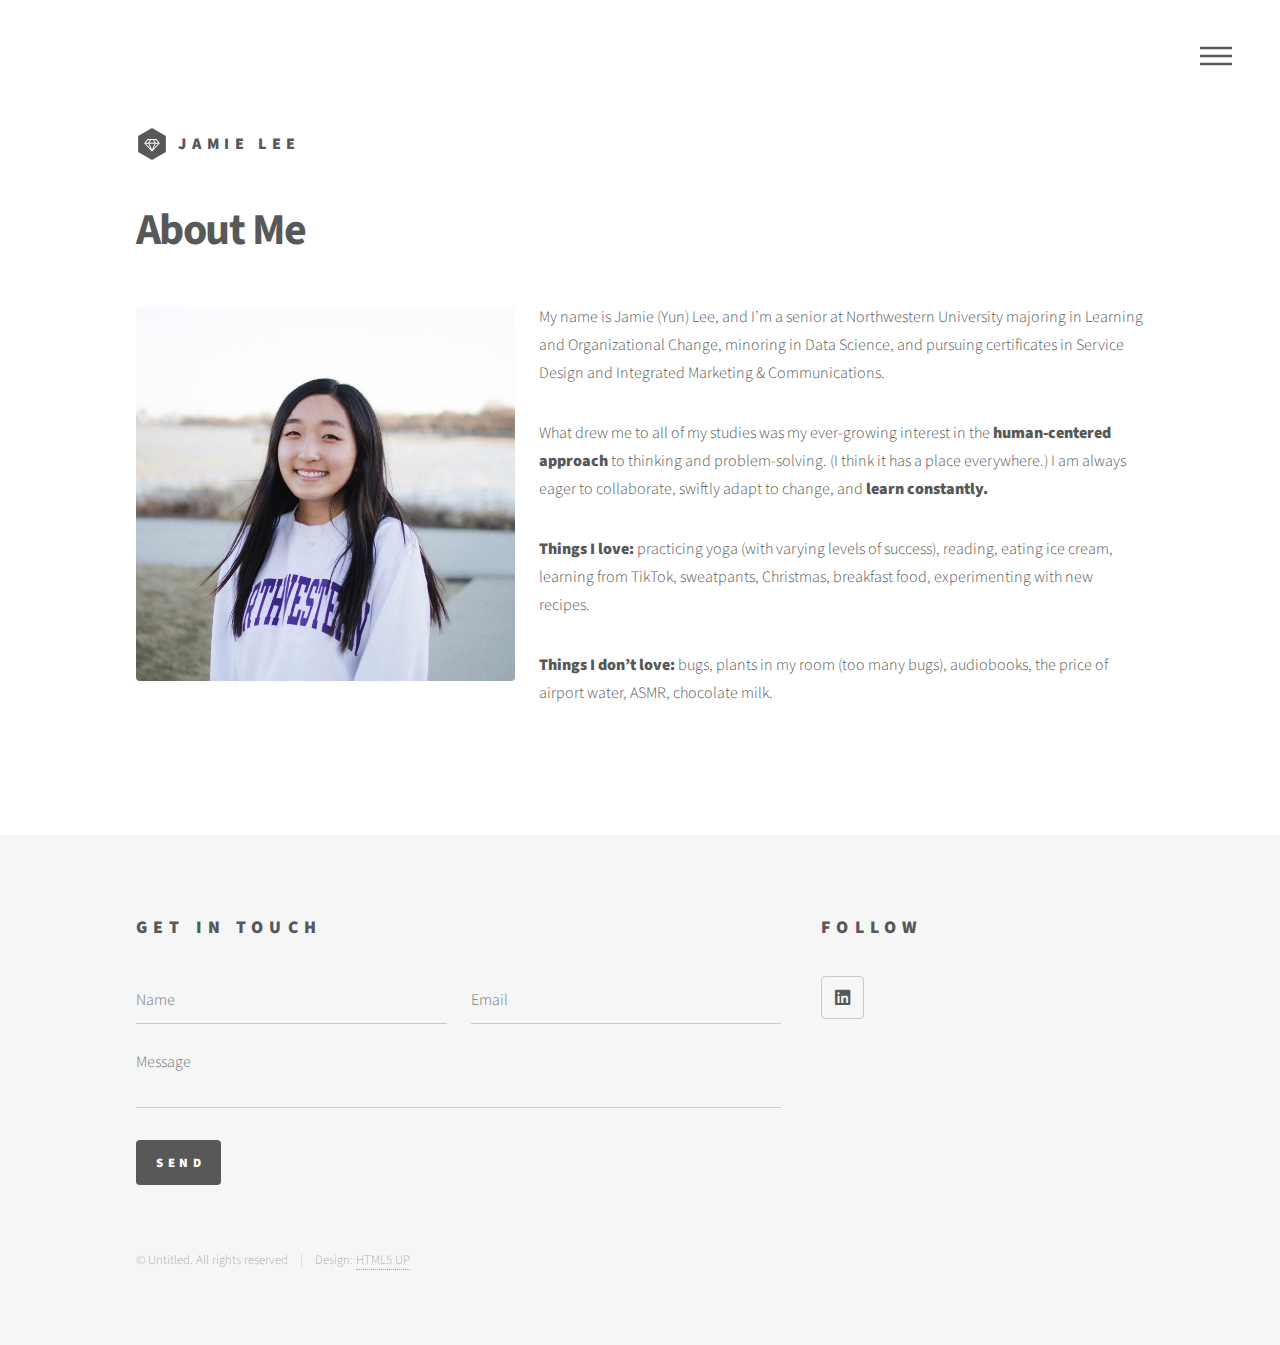
==== About_Me.html @ cfb66560 "uploaded first draft" ====
<!DOCTYPE HTML>
<!--
	Phantom by HTML5 UP
	html5up.net | @ajlkn
	Free for personal and commercial use under the CCA 3.0 license (html5up.net/license)
-->
<html>
	<head>
		<title>Generic - Phantom by HTML5 UP</title>
		<meta charset="utf-8" />
		<meta name="viewport" content="width=device-width, initial-scale=1, user-scalable=no" />
		<link rel="stylesheet" href="assets/css/main.css" />
		<noscript><link rel="stylesheet" href="assets/css/noscript.css" /></noscript>
	</head>
	<body class="is-preload">
		<!-- Wrapper -->
			<div id="wrapper">

				<!-- Header -->
					<header id="header">
						<div class="inner">

							<!-- Logo -->
								<a href="index.html" class="logo">
									<span class="symbol"><img src="images/logo.svg" alt="" /></span><span class="title">Jamie Lee</span>
								</a>

							<!-- Nav -->
								<nav>
									<ul>
										<li><a href="#menu">Menu</a></li>
									</ul>
								</nav>

						</div>
					</header>

				<!-- Menu -->
					<nav id="menu">
						<h2>Menu</h2>
						<ul>
							<li><a href="index.html">Home</a></li>
							<li><a href="generic.html">Projects</a></li>
							<li><a href="generic copy.html">About Me</a></li>
							<li><a href="generic.html">Resume</a></li>
						</ul>
					</nav>

				<!-- Main -->
					<div id="main">
						<div class="inner">
							<h1>About Me</h1>
							<span class="image left"><img src="images/IMG_3377.jpg" alt="" /></span>
							<p>My name is Jamie (Yun) Lee, and I’m a senior at Northwestern University majoring in Learning and Organizational Change, minoring in Data Science, and pursuing certificates in Service Design and Integrated Marketing & Communications. </p>
							<p>What drew me to all of my studies was my ever-growing interest in the <b>human-centered approach</b> to thinking and problem-solving. (I think it has a place everywhere.) I am always eager to collaborate, swiftly adapt to change, and <b>learn constantly.</b></p>
							<p><b>Things I love:</b> practicing yoga (with varying levels of success), reading, eating ice cream, learning from TikTok, sweatpants, Christmas, breakfast food, experimenting with new recipes. </p>
							<p><b>Things I don’t love:</b> bugs, plants in my room (too many bugs), audiobooks, the price of airport water, ASMR, chocolate milk.</p>
						</div>
					</div>

				<!-- Footer -->
					<footer id="footer">
						<div class="inner">
							<section>
								<h2>Get in touch</h2>
								<form method="post" action="#">
									<div class="fields">
										<div class="field half">
											<input type="text" name="name" id="name" placeholder="Name" />
										</div>
										<div class="field half">
											<input type="email" name="email" id="email" placeholder="Email" />
										</div>
										<div class="field">
											<textarea name="message" id="message" placeholder="Message"></textarea>
										</div>
									</div>
									<ul class="actions">
										<li><input type="submit" value="Send" class="primary" /></li>
									</ul>
								</form>
							</section>
							<section>
								<h2>Follow</h2>
								<ul class="icons">
									<li><a href="https://www.linkedin.com/in/jamie-yun-lee-a96903170/" class="icon brands style2 fa-linkedin"><span class="label">LinkedIn</span></a></li>
								</ul>
							</section>
							<ul class="copyright">
								<li>&copy; Untitled. All rights reserved</li><li>Design: <a href="http://html5up.net">HTML5 UP</a></li>
							</ul>
						</div>
					</footer>

			</div>

		<!-- Scripts -->
			<script src="assets/js/jquery.min.js"></script>
			<script src="assets/js/browser.min.js"></script>
			<script src="assets/js/breakpoints.min.js"></script>
			<script src="assets/js/util.js"></script>
			<script src="assets/js/main.js"></script>

	</body>
</html>
---- assets/css/main.css ----
@import url(fontawesome-all.min.css);
@import url("https://fonts.googleapis.com/css?family=Source+Sans+Pro:300,700,900");

/*
	Phantom by HTML5 UP
	html5up.net | @ajlkn
	Free for personal and commercial use under the CCA 3.0 license (html5up.net/license)
*/

html, body, div, span, applet, object,
iframe, h1, h2, h3, h4, h5, h6, p, blockquote,
pre, a, abbr, acronym, address, big, cite,
code, del, dfn, em, img, ins, kbd, q, s, samp,
small, strike, strong, sub, sup, tt, var, b,
u, i, center, dl, dt, dd, ol, ul, li, fieldset,
form, label, legend, table, caption, tbody,
tfoot, thead, tr, th, td, article, aside,
canvas, details, embed, figure, figcaption,
footer, header, hgroup, menu, nav, output, ruby,
section, summary, time, mark, audio, video {
	margin: 0;
	padding: 0;
	border: 0;
	font-size: 100%;
	font: inherit;
	vertical-align: baseline;}

article, aside, details, figcaption, figure,
footer, header, hgroup, menu, nav, section {
	display: block;}

body {
	line-height: 1;
}

ol, ul {
	list-style: none;
}

blockquote, q {
	quotes: none;
}

	blockquote:before, blockquote:after, q:before, q:after {
		content: '';
		content: none;
	}

table {
	border-collapse: collapse;
	border-spacing: 0;
}

body {
	-webkit-text-size-adjust: none;
}

mark {
	background-color: transparent;
	color: inherit;
}

input::-moz-focus-inner {
	border: 0;
	padding: 0;
}

input, select, textarea {
	-moz-appearance: none;
	-webkit-appearance: none;
	-ms-appearance: none;
	appearance: none;
}

/* Basic */

	@-ms-viewport {
		width: device-width;
	}

	body {
		-ms-overflow-style: scrollbar;
	}

	@media screen and (max-width: 480px) {

		html, body {
			min-width: 320px;
		}

	}

	html {
		box-sizing: border-box;
	}

	*, *:before, *:after {
		box-sizing: inherit;
	}

	body {
		background: #ffffff;
	}

		body.is-preload *, body.is-preload *:before, body.is-preload *:after {
			-moz-animation: none !important;
			-webkit-animation: none !important;
			-ms-animation: none !important;
			animation: none !important;
			-moz-transition: none !important;
			-webkit-transition: none !important;
			-ms-transition: none !important;
			transition: none !important;
		}

/* Type */

	body, input, select, textarea {
		color: #585858;
		font-family: "Source Sans Pro", Helvetica, sans-serif;
		font-size: 16pt;
		font-weight: 300;
		line-height: 1.75;
	}

		@media screen and (max-width: 1680px) {

			body, input, select, textarea {
				font-size: 14pt;
			}

		}

		@media screen and (max-width: 1280px) {

			body, input, select, textarea {
				font-size: 12pt;
			}

		}

	a {
		-moz-transition: border-bottom-color 0.2s ease, color 0.2s ease;
		-webkit-transition: border-bottom-color 0.2s ease, color 0.2s ease;
		-ms-transition: border-bottom-color 0.2s ease, color 0.2s ease;
		transition: border-bottom-color 0.2s ease, color 0.2s ease;
		text-decoration: none;
		color: #585858;
		border-bottom: dotted 1px rgba(88, 88, 88, 0.5);
	}

		a:hover {
			border-bottom-color: transparent;
			color: #f2849e !important;
		}

	strong, b {
		font-weight: 900;
	}

	em, i {
		font-style: italic;
	}

	p {
		margin: 0 0 2em 0;
	}

	h1 {
		font-size: 2.75em;
		font-weight: 700;
		line-height: 1.3;
		margin: 0 0 1em 0;
		letter-spacing: -0.035em;
	}

		h1 a {
			color: inherit;
		}

		@media screen and (max-width: 736px) {

			h1 {
				font-size: 2em;
				margin: 0 0 1em 0;
			}

		}

		@media screen and (max-width: 360px) {

			h1 {
				font-size: 1.75em;
			}

		}

	h2, h3, h4, h5, h6 {
		font-weight: 900;
		line-height: 1.5;
		margin: 0 0 2em 0;
		text-transform: uppercase;
		letter-spacing: 0.35em;
	}

		h2 a, h3 a, h4 a, h5 a, h6 a {
			color: inherit;
		}

	h2 {
		font-size: 1.1em;
	}

	h3 {
		font-size: 1em;
	}

	h4 {
		font-size: 0.8em;
	}

	h5 {
		font-size: 0.8em;
	}

	h6 {
		font-size: 0.8em;
	}

	@media screen and (max-width: 980px) {

		h1 br, h2 br, h3 br, h4 br, h5 br, h6 br {
			display: none;
		}

	}

	@media screen and (max-width: 736px) {

		h2 {
			font-size: 1em;
		}

		h3 {
			font-size: 0.8em;
		}

	}

	sub {
		font-size: 0.8em;
		position: relative;
		top: 0.5em;
	}

	sup {
		font-size: 0.8em;
		position: relative;
		top: -0.5em;
	}

	blockquote {
		border-left: solid 4px #c9c9c9;
		font-style: italic;
		margin: 0 0 2em 0;
		padding: 0.5em 0 0.5em 2em;
	}

	code {
		background: rgba(144, 144, 144, 0.075);
		border-radius: 4px;
		border: solid 1px #c9c9c9;
		font-family: "Courier New", monospace;
		font-size: 0.9em;
		margin: 0 0.25em;
		padding: 0.25em 0.65em;
	}

	pre {
		-webkit-overflow-scrolling: touch;
		font-family: "Courier New", monospace;
		font-size: 0.9em;
		margin: 0 0 2em 0;
	}

		pre code {
			display: block;
			line-height: 1.75;
			padding: 1em 1.5em;
			overflow-x: auto;
		}

	hr {
		border: 0;
		border-bottom: solid 1px #c9c9c9;
		margin: 2em 0;
	}

		hr.major {
			margin: 3em 0;
		}

	.align-left {
		text-align: left;
	}

	.align-center {
		text-align: center;
	}

	.align-right {
		text-align: right;
	}

/* Row */

	.row {
		display: flex;
		flex-wrap: wrap;
		box-sizing: border-box;
		align-items: stretch;
	}

		.row > * {
			box-sizing: border-box;
		}

		.row.gtr-uniform > * > :last-child {
			margin-bottom: 0;
		}

		.row.aln-left {
			justify-content: flex-start;
		}

		.row.aln-center {
			justify-content: center;
		}

		.row.aln-right {
			justify-content: flex-end;
		}

		.row.aln-top {
			align-items: flex-start;
		}

		.row.aln-middle {
			align-items: center;
		}

		.row.aln-bottom {
			align-items: flex-end;
		}

		.row > .imp {
			order: -1;
		}

		.row > .col-1 {
			width: 8.33333%;
		}

		.row > .off-1 {
			margin-left: 8.33333%;
		}

		.row > .col-2 {
			width: 16.66667%;
		}

		.row > .off-2 {
			margin-left: 16.66667%;
		}

		.row > .col-3 {
			width: 25%;
		}

		.row > .off-3 {
			margin-left: 25%;
		}

		.row > .col-4 {
			width: 33.33333%;
		}

		.row > .off-4 {
			margin-left: 33.33333%;
		}

		.row > .col-5 {
			width: 41.66667%;
		}

		.row > .off-5 {
			margin-left: 41.66667%;
		}

		.row > .col-6 {
			width: 50%;
		}

		.row > .off-6 {
			margin-left: 50%;
		}

		.row > .col-7 {
			width: 58.33333%;
		}

		.row > .off-7 {
			margin-left: 58.33333%;
		}

		.row > .col-8 {
			width: 66.66667%;
		}

		.row > .off-8 {
			margin-left: 66.66667%;
		}

		.row > .col-9 {
			width: 75%;
		}

		.row > .off-9 {
			margin-left: 75%;
		}

		.row > .col-10 {
			width: 83.33333%;
		}

		.row > .off-10 {
			margin-left: 83.33333%;
		}

		.row > .col-11 {
			width: 91.66667%;
		}

		.row > .off-11 {
			margin-left: 91.66667%;
		}

		.row > .col-12 {
			width: 100%;
		}

		.row > .off-12 {
			margin-left: 100%;
		}

		.row.gtr-0 {
			margin-top: 0;
			margin-left: 0em;
		}

			.row.gtr-0 > * {
				padding: 0 0 0 0em;
			}

			.row.gtr-0.gtr-uniform {
				margin-top: 0em;
			}

				.row.gtr-0.gtr-uniform > * {
					padding-top: 0em;
				}

		.row.gtr-25 {
			margin-top: 0;
			margin-left: -0.5em;
		}

			.row.gtr-25 > * {
				padding: 0 0 0 0.5em;
			}

			.row.gtr-25.gtr-uniform {
				margin-top: -0.5em;
			}

				.row.gtr-25.gtr-uniform > * {
					padding-top: 0.5em;
				}

		.row.gtr-50 {
			margin-top: 0;
			margin-left: -1em;
		}

			.row.gtr-50 > * {
				padding: 0 0 0 1em;
			}

			.row.gtr-50.gtr-uniform {
				margin-top: -1em;
			}

				.row.gtr-50.gtr-uniform > * {
					padding-top: 1em;
				}

		.row {
			margin-top: 0;
			margin-left: -2em;
		}

			.row > * {
				padding: 0 0 0 2em;
			}

			.row.gtr-uniform {
				margin-top: -2em;
			}

				.row.gtr-uniform > * {
					padding-top: 2em;
				}

		.row.gtr-150 {
			margin-top: 0;
			margin-left: -3em;
		}

			.row.gtr-150 > * {
				padding: 0 0 0 3em;
			}

			.row.gtr-150.gtr-uniform {
				margin-top: -3em;
			}

				.row.gtr-150.gtr-uniform > * {
					padding-top: 3em;
				}

		.row.gtr-200 {
			margin-top: 0;
			margin-left: -4em;
		}

			.row.gtr-200 > * {
				padding: 0 0 0 4em;
			}

			.row.gtr-200.gtr-uniform {
				margin-top: -4em;
			}

				.row.gtr-200.gtr-uniform > * {
					padding-top: 4em;
				}

		@media screen and (max-width: 1680px) {

			.row {
				display: flex;
				flex-wrap: wrap;
				box-sizing: border-box;
				align-items: stretch;
			}

				.row > * {
					box-sizing: border-box;
				}

				.row.gtr-uniform > * > :last-child {
					margin-bottom: 0;
				}

				.row.aln-left {
					justify-content: flex-start;
				}

				.row.aln-center {
					justify-content: center;
				}

				.row.aln-right {
					justify-content: flex-end;
				}

				.row.aln-top {
					align-items: flex-start;
				}

				.row.aln-middle {
					align-items: center;
				}

				.row.aln-bottom {
					align-items: flex-end;
				}

				.row > .imp-xlarge {
					order: -1;
				}

				.row > .col-1-xlarge {
					width: 8.33333%;
				}

				.row > .off-1-xlarge {
					margin-left: 8.33333%;
				}

				.row > .col-2-xlarge {
					width: 16.66667%;
				}

				.row > .off-2-xlarge {
					margin-left: 16.66667%;
				}

				.row > .col-3-xlarge {
					width: 25%;
				}

				.row > .off-3-xlarge {
					margin-left: 25%;
				}

				.row > .col-4-xlarge {
					width: 33.33333%;
				}

				.row > .off-4-xlarge {
					margin-left: 33.33333%;
				}

				.row > .col-5-xlarge {
					width: 41.66667%;
				}

				.row > .off-5-xlarge {
					margin-left: 41.66667%;
				}

				.row > .col-6-xlarge {
					width: 50%;
				}

				.row > .off-6-xlarge {
					margin-left: 50%;
				}

				.row > .col-7-xlarge {
					width: 58.33333%;
				}

				.row > .off-7-xlarge {
					margin-left: 58.33333%;
				}

				.row > .col-8-xlarge {
					width: 66.66667%;
				}

				.row > .off-8-xlarge {
					margin-left: 66.66667%;
				}

				.row > .col-9-xlarge {
					width: 75%;
				}

				.row > .off-9-xlarge {
					margin-left: 75%;
				}

				.row > .col-10-xlarge {
					width: 83.33333%;
				}

				.row > .off-10-xlarge {
					margin-left: 83.33333%;
				}

				.row > .col-11-xlarge {
					width: 91.66667%;
				}

				.row > .off-11-xlarge {
					margin-left: 91.66667%;
				}

				.row > .col-12-xlarge {
					width: 100%;
				}

				.row > .off-12-xlarge {
					margin-left: 100%;
				}

				.row.gtr-0 {
					margin-top: 0;
					margin-left: 0em;
				}

					.row.gtr-0 > * {
						padding: 0 0 0 0em;
					}

					.row.gtr-0.gtr-uniform {
						margin-top: 0em;
					}

						.row.gtr-0.gtr-uniform > * {
							padding-top: 0em;
						}

				.row.gtr-25 {
					margin-top: 0;
					margin-left: -0.5em;
				}

					.row.gtr-25 > * {
						padding: 0 0 0 0.5em;
					}

					.row.gtr-25.gtr-uniform {
						margin-top: -0.5em;
					}

						.row.gtr-25.gtr-uniform > * {
							padding-top: 0.5em;
						}

				.row.gtr-50 {
					margin-top: 0;
					margin-left: -1em;
				}

					.row.gtr-50 > * {
						padding: 0 0 0 1em;
					}

					.row.gtr-50.gtr-uniform {
						margin-top: -1em;
					}

						.row.gtr-50.gtr-uniform > * {
							padding-top: 1em;
						}

				.row {
					margin-top: 0;
					margin-left: -2em;
				}

					.row > * {
						padding: 0 0 0 2em;
					}

					.row.gtr-uniform {
						margin-top: -2em;
					}

						.row.gtr-uniform > * {
							padding-top: 2em;
						}

				.row.gtr-150 {
					margin-top: 0;
					margin-left: -3em;
				}

					.row.gtr-150 > * {
						padding: 0 0 0 3em;
					}

					.row.gtr-150.gtr-uniform {
						margin-top: -3em;
					}

						.row.gtr-150.gtr-uniform > * {
							padding-top: 3em;
						}

				.row.gtr-200 {
					margin-top: 0;
					margin-left: -4em;
				}

					.row.gtr-200 > * {
						padding: 0 0 0 4em;
					}

					.row.gtr-200.gtr-uniform {
						margin-top: -4em;
					}

						.row.gtr-200.gtr-uniform > * {
							padding-top: 4em;
						}

		}

		@media screen and (max-width: 1280px) {

			.row {
				display: flex;
				flex-wrap: wrap;
				box-sizing: border-box;
				align-items: stretch;
			}

				.row > * {
					box-sizing: border-box;
				}

				.row.gtr-uniform > * > :last-child {
					margin-bottom: 0;
				}

				.row.aln-left {
					justify-content: flex-start;
				}

				.row.aln-center {
					justify-content: center;
				}

				.row.aln-right {
					justify-content: flex-end;
				}

				.row.aln-top {
					align-items: flex-start;
				}

				.row.aln-middle {
					align-items: center;
				}

				.row.aln-bottom {
					align-items: flex-end;
				}

				.row > .imp-large {
					order: -1;
				}

				.row > .col-1-large {
					width: 8.33333%;
				}

				.row > .off-1-large {
					margin-left: 8.33333%;
				}

				.row > .col-2-large {
					width: 16.66667%;
				}

				.row > .off-2-large {
					margin-left: 16.66667%;
				}

				.row > .col-3-large {
					width: 25%;
				}

				.row > .off-3-large {
					margin-left: 25%;
				}

				.row > .col-4-large {
					width: 33.33333%;
				}

				.row > .off-4-large {
					margin-left: 33.33333%;
				}

				.row > .col-5-large {
					width: 41.66667%;
				}

				.row > .off-5-large {
					margin-left: 41.66667%;
				}

				.row > .col-6-large {
					width: 50%;
				}

				.row > .off-6-large {
					margin-left: 50%;
				}

				.row > .col-7-large {
					width: 58.33333%;
				}

				.row > .off-7-large {
					margin-left: 58.33333%;
				}

				.row > .col-8-large {
					width: 66.66667%;
				}

				.row > .off-8-large {
					margin-left: 66.66667%;
				}

				.row > .col-9-large {
					width: 75%;
				}

				.row > .off-9-large {
					margin-left: 75%;
				}

				.row > .col-10-large {
					width: 83.33333%;
				}

				.row > .off-10-large {
					margin-left: 83.33333%;
				}

				.row > .col-11-large {
					width: 91.66667%;
				}

				.row > .off-11-large {
					margin-left: 91.66667%;
				}

				.row > .col-12-large {
					width: 100%;
				}

				.row > .off-12-large {
					margin-left: 100%;
				}

				.row.gtr-0 {
					margin-top: 0;
					margin-left: 0em;
				}

					.row.gtr-0 > * {
						padding: 0 0 0 0em;
					}

					.row.gtr-0.gtr-uniform {
						margin-top: 0em;
					}

						.row.gtr-0.gtr-uniform > * {
							padding-top: 0em;
						}

				.row.gtr-25 {
					margin-top: 0;
					margin-left: -0.5em;
				}

					.row.gtr-25 > * {
						padding: 0 0 0 0.5em;
					}

					.row.gtr-25.gtr-uniform {
						margin-top: -0.5em;
					}

						.row.gtr-25.gtr-uniform > * {
							padding-top: 0.5em;
						}

				.row.gtr-50 {
					margin-top: 0;
					margin-left: -1em;
				}

					.row.gtr-50 > * {
						padding: 0 0 0 1em;
					}

					.row.gtr-50.gtr-uniform {
						margin-top: -1em;
					}

						.row.gtr-50.gtr-uniform > * {
							padding-top: 1em;
						}

				.row {
					margin-top: 0;
					margin-left: -2em;
				}

					.row > * {
						padding: 0 0 0 2em;
					}

					.row.gtr-uniform {
						margin-top: -2em;
					}

						.row.gtr-uniform > * {
							padding-top: 2em;
						}

				.row.gtr-150 {
					margin-top: 0;
					margin-left: -3em;
				}

					.row.gtr-150 > * {
						padding: 0 0 0 3em;
					}

					.row.gtr-150.gtr-uniform {
						margin-top: -3em;
					}

						.row.gtr-150.gtr-uniform > * {
							padding-top: 3em;
						}

				.row.gtr-200 {
					margin-top: 0;
					margin-left: -4em;
				}

					.row.gtr-200 > * {
						padding: 0 0 0 4em;
					}

					.row.gtr-200.gtr-uniform {
						margin-top: -4em;
					}

						.row.gtr-200.gtr-uniform > * {
							padding-top: 4em;
						}

		}

		@media screen and (max-width: 980px) {

			.row {
				display: flex;
				flex-wrap: wrap;
				box-sizing: border-box;
				align-items: stretch;
			}

				.row > * {
					box-sizing: border-box;
				}

				.row.gtr-uniform > * > :last-child {
					margin-bottom: 0;
				}

				.row.aln-left {
					justify-content: flex-start;
				}

				.row.aln-center {
					justify-content: center;
				}

				.row.aln-right {
					justify-content: flex-end;
				}

				.row.aln-top {
					align-items: flex-start;
				}

				.row.aln-middle {
					align-items: center;
				}

				.row.aln-bottom {
					align-items: flex-end;
				}

				.row > .imp-medium {
					order: -1;
				}

				.row > .col-1-medium {
					width: 8.33333%;
				}

				.row > .off-1-medium {
					margin-left: 8.33333%;
				}

				.row > .col-2-medium {
					width: 16.66667%;
				}

				.row > .off-2-medium {
					margin-left: 16.66667%;
				}

				.row > .col-3-medium {
					width: 25%;
				}

				.row > .off-3-medium {
					margin-left: 25%;
				}

				.row > .col-4-medium {
					width: 33.33333%;
				}

				.row > .off-4-medium {
					margin-left: 33.33333%;
				}

				.row > .col-5-medium {
					width: 41.66667%;
				}

				.row > .off-5-medium {
					margin-left: 41.66667%;
				}

				.row > .col-6-medium {
					width: 50%;
				}

				.row > .off-6-medium {
					margin-left: 50%;
				}

				.row > .col-7-medium {
					width: 58.33333%;
				}

				.row > .off-7-medium {
					margin-left: 58.33333%;
				}

				.row > .col-8-medium {
					width: 66.66667%;
				}

				.row > .off-8-medium {
					margin-left: 66.66667%;
				}

				.row > .col-9-medium {
					width: 75%;
				}

				.row > .off-9-medium {
					margin-left: 75%;
				}

				.row > .col-10-medium {
					width: 83.33333%;
				}

				.row > .off-10-medium {
					margin-left: 83.33333%;
				}

				.row > .col-11-medium {
					width: 91.66667%;
				}

				.row > .off-11-medium {
					margin-left: 91.66667%;
				}

				.row > .col-12-medium {
					width: 100%;
				}

				.row > .off-12-medium {
					margin-left: 100%;
				}

				.row.gtr-0 {
					margin-top: 0;
					margin-left: 0em;
				}

					.row.gtr-0 > * {
						padding: 0 0 0 0em;
					}

					.row.gtr-0.gtr-uniform {
						margin-top: 0em;
					}

						.row.gtr-0.gtr-uniform > * {
							padding-top: 0em;
						}

				.row.gtr-25 {
					margin-top: 0;
					margin-left: -0.375em;
				}

					.row.gtr-25 > * {
						padding: 0 0 0 0.375em;
					}

					.row.gtr-25.gtr-uniform {
						margin-top: -0.375em;
					}

						.row.gtr-25.gtr-uniform > * {
							padding-top: 0.375em;
						}

				.row.gtr-50 {
					margin-top: 0;
					margin-left: -0.75em;
				}

					.row.gtr-50 > * {
						padding: 0 0 0 0.75em;
					}

					.row.gtr-50.gtr-uniform {
						margin-top: -0.75em;
					}

						.row.gtr-50.gtr-uniform > * {
							padding-top: 0.75em;
						}

				.row {
					margin-top: 0;
					margin-left: -1.5em;
				}

					.row > * {
						padding: 0 0 0 1.5em;
					}

					.row.gtr-uniform {
						margin-top: -1.5em;
					}

						.row.gtr-uniform > * {
							padding-top: 1.5em;
						}

				.row.gtr-150 {
					margin-top: 0;
					margin-left: -2.25em;
				}

					.row.gtr-150 > * {
						padding: 0 0 0 2.25em;
					}

					.row.gtr-150.gtr-uniform {
						margin-top: -2.25em;
					}

						.row.gtr-150.gtr-uniform > * {
							padding-top: 2.25em;
						}

				.row.gtr-200 {
					margin-top: 0;
					margin-left: -3em;
				}

					.row.gtr-200 > * {
						padding: 0 0 0 3em;
					}

					.row.gtr-200.gtr-uniform {
						margin-top: -3em;
					}

						.row.gtr-200.gtr-uniform > * {
							padding-top: 3em;
						}

		}

		@media screen and (max-width: 736px) {

			.row {
				display: flex;
				flex-wrap: wrap;
				box-sizing: border-box;
				align-items: stretch;
			}

				.row > * {
					box-sizing: border-box;
				}

				.row.gtr-uniform > * > :last-child {
					margin-bottom: 0;
				}

				.row.aln-left {
					justify-content: flex-start;
				}

				.row.aln-center {
					justify-content: center;
				}

				.row.aln-right {
					justify-content: flex-end;
				}

				.row.aln-top {
					align-items: flex-start;
				}

				.row.aln-middle {
					align-items: center;
				}

				.row.aln-bottom {
					align-items: flex-end;
				}

				.row > .imp-small {
					order: -1;
				}

				.row > .col-1-small {
					width: 8.33333%;
				}

				.row > .off-1-small {
					margin-left: 8.33333%;
				}

				.row > .col-2-small {
					width: 16.66667%;
				}

				.row > .off-2-small {
					margin-left: 16.66667%;
				}

				.row > .col-3-small {
					width: 25%;
				}

				.row > .off-3-small {
					margin-left: 25%;
				}

				.row > .col-4-small {
					width: 33.33333%;
				}

				.row > .off-4-small {
					margin-left: 33.33333%;
				}

				.row > .col-5-small {
					width: 41.66667%;
				}

				.row > .off-5-small {
					margin-left: 41.66667%;
				}

				.row > .col-6-small {
					width: 50%;
				}

				.row > .off-6-small {
					margin-left: 50%;
				}

				.row > .col-7-small {
					width: 58.33333%;
				}

				.row > .off-7-small {
					margin-left: 58.33333%;
				}

				.row > .col-8-small {
					width: 66.66667%;
				}

				.row > .off-8-small {
					margin-left: 66.66667%;
				}

				.row > .col-9-small {
					width: 75%;
				}

				.row > .off-9-small {
					margin-left: 75%;
				}

				.row > .col-10-small {
					width: 83.33333%;
				}

				.row > .off-10-small {
					margin-left: 83.33333%;
				}

				.row > .col-11-small {
					width: 91.66667%;
				}

				.row > .off-11-small {
					margin-left: 91.66667%;
				}

				.row > .col-12-small {
					width: 100%;
				}

				.row > .off-12-small {
					margin-left: 100%;
				}

				.row.gtr-0 {
					margin-top: 0;
					margin-left: 0em;
				}

					.row.gtr-0 > * {
						padding: 0 0 0 0em;
					}

					.row.gtr-0.gtr-uniform {
						margin-top: 0em;
					}

						.row.gtr-0.gtr-uniform > * {
							padding-top: 0em;
						}

				.row.gtr-25 {
					margin-top: 0;
					margin-left: -0.25em;
				}

					.row.gtr-25 > * {
						padding: 0 0 0 0.25em;
					}

					.row.gtr-25.gtr-uniform {
						margin-top: -0.25em;
					}

						.row.gtr-25.gtr-uniform > * {
							padding-top: 0.25em;
						}

				.row.gtr-50 {
					margin-top: 0;
					margin-left: -0.5em;
				}

					.row.gtr-50 > * {
						padding: 0 0 0 0.5em;
					}

					.row.gtr-50.gtr-uniform {
						margin-top: -0.5em;
					}

						.row.gtr-50.gtr-uniform > * {
							padding-top: 0.5em;
						}

				.row {
					margin-top: 0;
					margin-left: -1em;
				}

					.row > * {
						padding: 0 0 0 1em;
					}

					.row.gtr-uniform {
						margin-top: -1em;
					}

						.row.gtr-uniform > * {
							padding-top: 1em;
						}

				.row.gtr-150 {
					margin-top: 0;
					margin-left: -1.5em;
				}

					.row.gtr-150 > * {
						padding: 0 0 0 1.5em;
					}

					.row.gtr-150.gtr-uniform {
						margin-top: -1.5em;
					}

						.row.gtr-150.gtr-uniform > * {
							padding-top: 1.5em;
						}

				.row.gtr-200 {
					margin-top: 0;
					margin-left: -2em;
				}

					.row.gtr-200 > * {
						padding: 0 0 0 2em;
					}

					.row.gtr-200.gtr-uniform {
						margin-top: -2em;
					}

						.row.gtr-200.gtr-uniform > * {
							padding-top: 2em;
						}

		}

		@media screen and (max-width: 480px) {

			.row {
				display: flex;
				flex-wrap: wrap;
				box-sizing: border-box;
				align-items: stretch;
			}

				.row > * {
					box-sizing: border-box;
				}

				.row.gtr-uniform > * > :last-child {
					margin-bottom: 0;
				}

				.row.aln-left {
					justify-content: flex-start;
				}

				.row.aln-center {
					justify-content: center;
				}

				.row.aln-right {
					justify-content: flex-end;
				}

				.row.aln-top {
					align-items: flex-start;
				}

				.row.aln-middle {
					align-items: center;
				}

				.row.aln-bottom {
					align-items: flex-end;
				}

				.row > .imp-xsmall {
					order: -1;
				}

				.row > .col-1-xsmall {
					width: 8.33333%;
				}

				.row > .off-1-xsmall {
					margin-left: 8.33333%;
				}

				.row > .col-2-xsmall {
					width: 16.66667%;
				}

				.row > .off-2-xsmall {
					margin-left: 16.66667%;
				}

				.row > .col-3-xsmall {
					width: 25%;
				}

				.row > .off-3-xsmall {
					margin-left: 25%;
				}

				.row > .col-4-xsmall {
					width: 33.33333%;
				}

				.row > .off-4-xsmall {
					margin-left: 33.33333%;
				}

				.row > .col-5-xsmall {
					width: 41.66667%;
				}

				.row > .off-5-xsmall {
					margin-left: 41.66667%;
				}

				.row > .col-6-xsmall {
					width: 50%;
				}

				.row > .off-6-xsmall {
					margin-left: 50%;
				}

				.row > .col-7-xsmall {
					width: 58.33333%;
				}

				.row > .off-7-xsmall {
					margin-left: 58.33333%;
				}

				.row > .col-8-xsmall {
					width: 66.66667%;
				}

				.row > .off-8-xsmall {
					margin-left: 66.66667%;
				}

				.row > .col-9-xsmall {
					width: 75%;
				}

				.row > .off-9-xsmall {
					margin-left: 75%;
				}

				.row > .col-10-xsmall {
					width: 83.33333%;
				}

				.row > .off-10-xsmall {
					margin-left: 83.33333%;
				}

				.row > .col-11-xsmall {
					width: 91.66667%;
				}

				.row > .off-11-xsmall {
					margin-left: 91.66667%;
				}

				.row > .col-12-xsmall {
					width: 100%;
				}

				.row > .off-12-xsmall {
					margin-left: 100%;
				}

				.row.gtr-0 {
					margin-top: 0;
					margin-left: 0em;
				}

					.row.gtr-0 > * {
						padding: 0 0 0 0em;
					}

					.row.gtr-0.gtr-uniform {
						margin-top: 0em;
					}

						.row.gtr-0.gtr-uniform > * {
							padding-top: 0em;
						}

				.row.gtr-25 {
					margin-top: 0;
					margin-left: -0.25em;
				}

					.row.gtr-25 > * {
						padding: 0 0 0 0.25em;
					}

					.row.gtr-25.gtr-uniform {
						margin-top: -0.25em;
					}

						.row.gtr-25.gtr-uniform > * {
							padding-top: 0.25em;
						}

				.row.gtr-50 {
					margin-top: 0;
					margin-left: -0.5em;
				}

					.row.gtr-50 > * {
						padding: 0 0 0 0.5em;
					}

					.row.gtr-50.gtr-uniform {
						margin-top: -0.5em;
					}

						.row.gtr-50.gtr-uniform > * {
							padding-top: 0.5em;
						}

				.row {
					margin-top: 0;
					margin-left: -1em;
				}

					.row > * {
						padding: 0 0 0 1em;
					}

					.row.gtr-uniform {
						margin-top: -1em;
					}

						.row.gtr-uniform > * {
							padding-top: 1em;
						}

				.row.gtr-150 {
					margin-top: 0;
					margin-left: -1.5em;
				}

					.row.gtr-150 > * {
						padding: 0 0 0 1.5em;
					}

					.row.gtr-150.gtr-uniform {
						margin-top: -1.5em;
					}

						.row.gtr-150.gtr-uniform > * {
							padding-top: 1.5em;
						}

				.row.gtr-200 {
					margin-top: 0;
					margin-left: -2em;
				}

					.row.gtr-200 > * {
						padding: 0 0 0 2em;
					}

					.row.gtr-200.gtr-uniform {
						margin-top: -2em;
					}

						.row.gtr-200.gtr-uniform > * {
							padding-top: 2em;
						}

		}

/* Section/Article */

	section.special, article.special {
		text-align: center;
	}

	header p {
		margin-top: -1em;
	}

	@media screen and (max-width: 736px) {

		header p {
			margin-top: 0;
		}

	}

/* Icon */

	.icon {
		text-decoration: none;
		border-bottom: none;
		position: relative;
	}

		.icon:before {
			-moz-osx-font-smoothing: grayscale;
			-webkit-font-smoothing: antialiased;
			display: inline-block;
			font-style: normal;
			font-variant: normal;
			text-rendering: auto;
			line-height: 1;
			text-transform: none !important;
			font-family: 'Font Awesome 5 Free';
			font-weight: 400;
		}

		.icon > .label {
			display: none;
		}

		.icon:before {
			line-height: inherit;
		}

		.icon.solid:before {
			font-weight: 900;
		}

		.icon.brands:before {
			font-family: 'Font Awesome 5 Brands';
		}

		.icon.style2 {
			-moz-transition: background-color 0.2s ease-in-out, color 0.2s ease-in-out, border-color 0.2s ease-in-out;
			-webkit-transition: background-color 0.2s ease-in-out, color 0.2s ease-in-out, border-color 0.2s ease-in-out;
			-ms-transition: background-color 0.2s ease-in-out, color 0.2s ease-in-out, border-color 0.2s ease-in-out;
			transition: background-color 0.2s ease-in-out, color 0.2s ease-in-out, border-color 0.2s ease-in-out;
			background-color: transparent;
			border: solid 1px #c9c9c9;
			border-radius: 4px;
			width: 2.65em;
			height: 2.65em;
			display: inline-block;
			text-align: center;
			line-height: 2.65em;
			color: inherit;
		}

			.icon.style2:before {
				font-size: 1.1em;
			}

			.icon.style2:hover {
				color: #f2849e;
				border-color: #f2849e;
			}

			.icon.style2:active {
				background-color: rgba(242, 132, 158, 0.1);
			}

/* List */

	ol {
		list-style: decimal;
		margin: 0 0 2em 0;
		padding-left: 1.25em;
	}

		ol li {
			padding-left: 0.25em;
		}

	ul {
		list-style: disc;
		margin: 0 0 2em 0;
		padding-left: 1em;
	}

		ul li {
			padding-left: 0.5em;
		}

		ul.alt {
			list-style: none;
			padding-left: 0;
		}

			ul.alt li {
				border-top: solid 1px #c9c9c9;
				padding: 0.5em 0;
			}

				ul.alt li:first-child {
					border-top: 0;
					padding-top: 0;
				}

	dl {
		margin: 0 0 2em 0;
	}

		dl dt {
			display: block;
			font-weight: 900;
			margin: 0 0 1em 0;
		}

		dl dd {
			margin-left: 2em;
		}

/* Actions */

	ul.actions {
		display: -moz-flex;
		display: -webkit-flex;
		display: -ms-flex;
		display: flex;
		cursor: default;
		list-style: none;
		margin-left: -1em;
		padding-left: 0;
	}

		ul.actions li {
			padding: 0 0 0 1em;
			vertical-align: middle;
		}

		ul.actions.special {
			-moz-justify-content: center;
			-webkit-justify-content: center;
			-ms-justify-content: center;
			justify-content: center;
			width: 100%;
			margin-left: 0;
		}

			ul.actions.special li:first-child {
				padding-left: 0;
			}

		ul.actions.stacked {
			-moz-flex-direction: column;
			-webkit-flex-direction: column;
			-ms-flex-direction: column;
			flex-direction: column;
			margin-left: 0;
		}

			ul.actions.stacked li {
				padding: 1.3em 0 0 0;
			}

				ul.actions.stacked li:first-child {
					padding-top: 0;
				}

		ul.actions.fit {
			width: calc(100% + 1em);
		}

			ul.actions.fit li {
				-moz-flex-grow: 1;
				-webkit-flex-grow: 1;
				-ms-flex-grow: 1;
				flex-grow: 1;
				-moz-flex-shrink: 1;
				-webkit-flex-shrink: 1;
				-ms-flex-shrink: 1;
				flex-shrink: 1;
				width: 100%;
			}

				ul.actions.fit li > * {
					width: 100%;
				}

			ul.actions.fit.stacked {
				width: 100%;
			}

		@media screen and (max-width: 480px) {

			ul.actions:not(.fixed) {
				-moz-flex-direction: column;
				-webkit-flex-direction: column;
				-ms-flex-direction: column;
				flex-direction: column;
				margin-left: 0;
				width: 100% !important;
			}

				ul.actions:not(.fixed) li {
					-moz-flex-grow: 1;
					-webkit-flex-grow: 1;
					-ms-flex-grow: 1;
					flex-grow: 1;
					-moz-flex-shrink: 1;
					-webkit-flex-shrink: 1;
					-ms-flex-shrink: 1;
					flex-shrink: 1;
					padding: 1em 0 0 0;
					text-align: center;
					width: 100%;
				}

					ul.actions:not(.fixed) li > * {
						width: 100%;
					}

					ul.actions:not(.fixed) li:first-child {
						padding-top: 0;
					}

					ul.actions:not(.fixed) li input[type="submit"],
					ul.actions:not(.fixed) li input[type="reset"],
					ul.actions:not(.fixed) li input[type="button"],
					ul.actions:not(.fixed) li button,
					ul.actions:not(.fixed) li .button {
						width: 100%;
					}

						ul.actions:not(.fixed) li input[type="submit"].icon:before,
						ul.actions:not(.fixed) li input[type="reset"].icon:before,
						ul.actions:not(.fixed) li input[type="button"].icon:before,
						ul.actions:not(.fixed) li button.icon:before,
						ul.actions:not(.fixed) li .button.icon:before {
							margin-left: -0.5rem;
						}

		}

/* Icons */

	ul.icons {
		cursor: default;
		list-style: none;
		padding-left: 0;
		margin: -1em 0 2em -1em;
	}

		ul.icons li {
			display: inline-block;
			padding: 1em 0 0 1em;
		}

/* Form */

	form {
		margin: 0 0 2em 0;
		overflow-x: hidden;
	}

		form > :last-child {
			margin-bottom: 0;
		}

		form > .fields {
			display: -moz-flex;
			display: -webkit-flex;
			display: -ms-flex;
			display: flex;
			-moz-flex-wrap: wrap;
			-webkit-flex-wrap: wrap;
			-ms-flex-wrap: wrap;
			flex-wrap: wrap;
			width: calc(100% + 3em);
			margin: -1.5em 0 2em -1.5em;
		}

			form > .fields > .field {
				-moz-flex-grow: 0;
				-webkit-flex-grow: 0;
				-ms-flex-grow: 0;
				flex-grow: 0;
				-moz-flex-shrink: 0;
				-webkit-flex-shrink: 0;
				-ms-flex-shrink: 0;
				flex-shrink: 0;
				padding: 1.5em 0 0 1.5em;
				width: calc(100% - 1.5em);
			}

				form > .fields > .field.half {
					width: calc(50% - 0.75em);
				}

				form > .fields > .field.third {
					width: calc(100%/3 - 0.5em);
				}

				form > .fields > .field.quarter {
					width: calc(25% - 0.375em);
				}

		@media screen and (max-width: 480px) {

			form > .fields {
				width: calc(100% + 3em);
				margin: -1.5em 0 2em -1.5em;
			}

				form > .fields > .field {
					padding: 1.5em 0 0 1.5em;
					width: calc(100% - 1.5em);
				}

					form > .fields > .field.half {
						width: calc(100% - 1.5em);
					}

					form > .fields > .field.third {
						width: calc(100% - 1.5em);
					}

					form > .fields > .field.quarter {
						width: calc(100% - 1.5em);
					}

		}

	label {
		display: block;
		font-size: 0.9em;
		font-weight: 900;
		margin: 0 0 1em 0;
	}

	input[type="text"],
	input[type="password"],
	input[type="email"],
	input[type="tel"],
	select,
	textarea {
		-moz-appearance: none;
		-webkit-appearance: none;
		-ms-appearance: none;
		appearance: none;
		background-color: transparent;
		border: none;
		border-radius: 0;
		border-bottom: solid 1px #c9c9c9;
		color: inherit;
		display: block;
		outline: 0;
		padding: 0;
		text-decoration: none;
		width: 100%;
	}

		input[type="text"]:invalid,
		input[type="password"]:invalid,
		input[type="email"]:invalid,
		input[type="tel"]:invalid,
		select:invalid,
		textarea:invalid {
			box-shadow: none;
		}

		input[type="text"]:focus,
		input[type="password"]:focus,
		input[type="email"]:focus,
		input[type="tel"]:focus,
		select:focus,
		textarea:focus {
			border-bottom-color: #f2849e;
			box-shadow: inset 0 -1px 0 0 #f2849e;
		}

	select {
		background-image: url("data:image/svg+xml;charset=utf8,%3Csvg xmlns='http://www.w3.org/2000/svg' width='40' height='40' preserveAspectRatio='none' viewBox='0 0 40 40'%3E%3Cpath d='M9.4,12.3l10.4,10.4l10.4-10.4c0.2-0.2,0.5-0.4,0.9-0.4c0.3,0,0.6,0.1,0.9,0.4l3.3,3.3c0.2,0.2,0.4,0.5,0.4,0.9 c0,0.4-0.1,0.6-0.4,0.9L20.7,31.9c-0.2,0.2-0.5,0.4-0.9,0.4c-0.3,0-0.6-0.1-0.9-0.4L4.3,17.3c-0.2-0.2-0.4-0.5-0.4-0.9 c0-0.4,0.1-0.6,0.4-0.9l3.3-3.3c0.2-0.2,0.5-0.4,0.9-0.4S9.1,12.1,9.4,12.3z' fill='%23c9c9c9' /%3E%3C/svg%3E");
		background-size: 1.25rem;
		background-repeat: no-repeat;
		background-position: calc(100% - 1rem) center;
		height: 3em;
		padding-right: 3em;
		text-overflow: ellipsis;
	}

		select option {
			background: #ffffff;
		}

		select:focus::-ms-value {
			background-color: transparent;
		}

		select::-ms-expand {
			display: none;
		}

	input[type="text"],
	input[type="password"],
	input[type="email"],
	select {
		height: 3em;
	}

	textarea {
		padding: 0;
		min-height: 3.75em;
	}

	input[type="checkbox"],
	input[type="radio"] {
		-moz-appearance: none;
		-webkit-appearance: none;
		-ms-appearance: none;
		appearance: none;
		display: block;
		float: left;
		margin-right: -2em;
		opacity: 0;
		width: 1em;
		z-index: -1;
	}

		input[type="checkbox"] + label,
		input[type="radio"] + label {
			text-decoration: none;
			color: #585858;
			cursor: pointer;
			display: inline-block;
			font-size: 1em;
			font-weight: 300;
			padding-left: 2.55em;
			padding-right: 0.75em;
			position: relative;
		}

			input[type="checkbox"] + label:before,
			input[type="radio"] + label:before {
				-moz-osx-font-smoothing: grayscale;
				-webkit-font-smoothing: antialiased;
				display: inline-block;
				font-style: normal;
				font-variant: normal;
				text-rendering: auto;
				line-height: 1;
				text-transform: none !important;
				font-family: 'Font Awesome 5 Free';
				font-weight: 900;
			}

			input[type="checkbox"] + label:before,
			input[type="radio"] + label:before {
				border-radius: 4px;
				border: solid 1px #c9c9c9;
				content: '';
				display: inline-block;
				font-size: 0.8em;
				height: 2.25em;
				left: 0;
				line-height: 2.25em;
				position: absolute;
				text-align: center;
				top: 0;
				width: 2.25em;
			}

		input[type="checkbox"]:checked + label:before,
		input[type="radio"]:checked + label:before {
			background: #585858;
			border-color: #585858;
			color: #ffffff;
			content: '\f00c';
		}

		input[type="checkbox"]:focus + label:before,
		input[type="radio"]:focus + label:before {
			border-color: #f2849e;
			box-shadow: 0 0 0 1px #f2849e;
		}

	input[type="checkbox"] + label:before {
		border-radius: 4px;
	}

	input[type="radio"] + label:before {
		border-radius: 100%;
	}

/* Box */

	.box {
		border-radius: 4px;
		border: solid 1px #c9c9c9;
		margin-bottom: 2em;
		padding: 1.5em;
	}

		.box > :last-child,
		.box > :last-child > :last-child,
		.box > :last-child > :last-child > :last-child {
			margin-bottom: 0;
		}

		.box.alt {
			border: 0;
			border-radius: 0;
			padding: 0;
		}

/* Image */

	.image {
		border-radius: 4px;
		border: 0;
		display: inline-block;
		position: relative;
	}

		.image img {
			border-radius: 4px;
			display: block;
		}

		.image.left, .image.right {
			max-width: 40%;
		}

			.image.left img, .image.right img {
				width: 100%;
			}

		.image.left {
			float: left;
			padding: 0 1.5em 1em 0;
			top: 0.25em;
		}

		.image.right {
			float: right;
			padding: 0 0 1em 1.5em;
			top: 0.25em;
		}

		.image.fit {
			display: block;
			margin: 0 0 2em 0;
			width: 100%;
		}

			.image.fit img {
				width: 100%;
			}

		.image.main {
			display: block;
			margin: 0 0 3em 0;
			width: 100%;
		}

			.image.main img {
				width: 100%;
			}

			@media screen and (max-width: 736px) {

				.image.main {
					margin: 0 0 2em 0;
				}

			}

/* Table */

	.table-wrapper {
		-webkit-overflow-scrolling: touch;
		overflow-x: auto;
	}

	table {
		margin: 0 0 2em 0;
		width: 100%;
	}

		table tbody tr {
			border: solid 1px #c9c9c9;
			border-left: 0;
			border-right: 0;
		}

			table tbody tr:nth-child(2n + 1) {
				background-color: rgba(144, 144, 144, 0.075);
			}

		table td {
			padding: 0.75em 0.75em;
		}

		table th {
			font-size: 0.9em;
			font-weight: 900;
			padding: 0 0.75em 0.75em 0.75em;
			text-align: left;
		}

		table thead {
			border-bottom: solid 2px #c9c9c9;
		}

		table tfoot {
			border-top: solid 2px #c9c9c9;
		}

		table.alt {
			border-collapse: separate;
		}

			table.alt tbody tr td {
				border: solid 1px #c9c9c9;
				border-left-width: 0;
				border-top-width: 0;
			}

				table.alt tbody tr td:first-child {
					border-left-width: 1px;
				}

			table.alt tbody tr:first-child td {
				border-top-width: 1px;
			}

			table.alt thead {
				border-bottom: 0;
			}

			table.alt tfoot {
				border-top: 0;
			}

/* Button */

	input[type="submit"],
	input[type="reset"],
	input[type="button"],
	button,
	.button {
		-moz-appearance: none;
		-webkit-appearance: none;
		-ms-appearance: none;
		appearance: none;
		-moz-transition: background-color 0.2s ease-in-out, color 0.2s ease-in-out, box-shadow 0.2s ease-in-out;
		-webkit-transition: background-color 0.2s ease-in-out, color 0.2s ease-in-out, box-shadow 0.2s ease-in-out;
		-ms-transition: background-color 0.2s ease-in-out, color 0.2s ease-in-out, box-shadow 0.2s ease-in-out;
		transition: background-color 0.2s ease-in-out, color 0.2s ease-in-out, box-shadow 0.2s ease-in-out;
		background-color: transparent;
		border-radius: 4px;
		border: 0;
		box-shadow: inset 0 0 0 2px #585858;
		color: #585858 !important;
		cursor: pointer;
		display: inline-block;
		font-size: 0.8em;
		font-weight: 900;
		height: 3.5em;
		letter-spacing: 0.35em;
		line-height: 3.45em;
		overflow: hidden;
		padding: 0 1.25em 0 1.6em;
		text-align: center;
		text-decoration: none;
		text-overflow: ellipsis;
		text-transform: uppercase;
		white-space: nowrap;
	}

		input[type="submit"].icon:before,
		input[type="reset"].icon:before,
		input[type="button"].icon:before,
		button.icon:before,
		.button.icon:before {
			margin-right: 0.5em;
		}

		input[type="submit"].fit,
		input[type="reset"].fit,
		input[type="button"].fit,
		button.fit,
		.button.fit {
			width: 100%;
		}

		input[type="submit"]:hover,
		input[type="reset"]:hover,
		input[type="button"]:hover,
		button:hover,
		.button:hover {
			color: #f2849e !important;
			box-shadow: inset 0 0 0 2px #f2849e;
		}

		input[type="submit"]:active,
		input[type="reset"]:active,
		input[type="button"]:active,
		button:active,
		.button:active {
			background-color: rgba(242, 132, 158, 0.1);
		}

		input[type="submit"].small,
		input[type="reset"].small,
		input[type="button"].small,
		button.small,
		.button.small {
			font-size: 0.6em;
		}

		input[type="submit"].large,
		input[type="reset"].large,
		input[type="button"].large,
		button.large,
		.button.large {
			font-size: 1em;
		}

		input[type="submit"].primary,
		input[type="reset"].primary,
		input[type="button"].primary,
		button.primary,
		.button.primary {
			box-shadow: none;
			background-color: #585858;
			color: #ffffff !important;
		}

			input[type="submit"].primary:hover,
			input[type="reset"].primary:hover,
			input[type="button"].primary:hover,
			button.primary:hover,
			.button.primary:hover {
				background-color: #f2849e;
			}

			input[type="submit"].primary:active,
			input[type="reset"].primary:active,
			input[type="button"].primary:active,
			button.primary:active,
			.button.primary:active {
				background-color: #ee5f81;
			}

		input[type="submit"].disabled, input[type="submit"]:disabled,
		input[type="reset"].disabled,
		input[type="reset"]:disabled,
		input[type="button"].disabled,
		input[type="button"]:disabled,
		button.disabled,
		button:disabled,
		.button.disabled,
		.button:disabled {
			pointer-events: none;
			opacity: 0.25;
		}

/* Tiles */

	.tiles {
		display: -moz-flex;
		display: -webkit-flex;
		display: -ms-flex;
		display: flex;
		-moz-flex-wrap: wrap;
		-webkit-flex-wrap: wrap;
		-ms-flex-wrap: wrap;
		flex-wrap: wrap;
		postiion: relative;
		margin: -2.5em 0 0 -2.5em;
	}

		.tiles article {
			-moz-transition: -moz-transform 0.5s ease, opacity 0.5s ease;
			-webkit-transition: -webkit-transform 0.5s ease, opacity 0.5s ease;
			-ms-transition: -ms-transform 0.5s ease, opacity 0.5s ease;
			transition: transform 0.5s ease, opacity 0.5s ease;
			position: relative;
			width: calc(33.33333% - 2.5em);
			margin: 2.5em 0 0 2.5em;
		}

			.tiles article > .image {
				-moz-transition: -moz-transform 0.5s ease;
				-webkit-transition: -webkit-transform 0.5s ease;
				-ms-transition: -ms-transform 0.5s ease;
				transition: transform 0.5s ease;
				position: relative;
				display: block;
				width: 100%;
				border-radius: 4px;
				overflow: hidden;
			}

				.tiles article > .image img {
					display: block;
					width: 100%;
				}

				.tiles article > .image:before {
					pointer-events: none;
					-moz-transition: background-color 0.5s ease, opacity 0.5s ease;
					-webkit-transition: background-color 0.5s ease, opacity 0.5s ease;
					-ms-transition: background-color 0.5s ease, opacity 0.5s ease;
					transition: background-color 0.5s ease, opacity 0.5s ease;
					content: '';
					display: block;
					position: absolute;
					top: 0;
					left: 0;
					width: 100%;
					height: 100%;
					opacity: 1.0;
					z-index: 1;
					opacity: 0.8;
				}

				.tiles article > .image:after {
					pointer-events: none;
					-moz-transition: opacity 0.5s ease;
					-webkit-transition: opacity 0.5s ease;
					-ms-transition: opacity 0.5s ease;
					transition: opacity 0.5s ease;
					content: '';
					display: block;
					position: absolute;
					top: 0;
					left: 0;
					width: 100%;
					height: 100%;
					background-image: url("data:image/svg+xml;charset=utf8,%3Csvg xmlns='http://www.w3.org/2000/svg' width='100' height='100' viewBox='0 0 100 100' preserveAspectRatio='none'%3E%3Cstyle%3Eline %7B stroke-width: 0.25px%3B stroke: %23ffffff%3B %7D%3C/style%3E%3Cline x1='0' y1='0' x2='100' y2='100' /%3E%3Cline x1='100' y1='0' x2='0' y2='100' /%3E%3C/svg%3E");
					background-position: center;
					background-repeat: no-repeat;
					background-size: 100% 100%;
					opacity: 0.25;
					z-index: 2;
				}

			.tiles article > a {
				display: -moz-flex;
				display: -webkit-flex;
				display: -ms-flex;
				display: flex;
				-moz-flex-direction: column;
				-webkit-flex-direction: column;
				-ms-flex-direction: column;
				flex-direction: column;
				-moz-align-items: center;
				-webkit-align-items: center;
				-ms-align-items: center;
				align-items: center;
				-moz-justify-content: center;
				-webkit-justify-content: center;
				-ms-justify-content: center;
				justify-content: center;
				-moz-transition: background-color 0.5s ease, -moz-transform 0.5s ease;
				-webkit-transition: background-color 0.5s ease, -webkit-transform 0.5s ease;
				-ms-transition: background-color 0.5s ease, -ms-transform 0.5s ease;
				transition: background-color 0.5s ease, transform 0.5s ease;
				position: absolute;
				top: 0;
				left: 0;
				width: 100%;
				height: 100%;
				padding: 1em;
				border-radius: 4px;
				border-bottom: 0;
				color: #ffffff;
				text-align: center;
				text-decoration: none;
				z-index: 3;
			}

				.tiles article > a > :last-child {
					margin: 0;
				}

				.tiles article > a:hover {
					color: #ffffff !important;
				}

				.tiles article > a h2 {
					margin: 0;
				}

				.tiles article > a .content {
					-moz-transition: max-height 0.5s ease, opacity 0.5s ease;
					-webkit-transition: max-height 0.5s ease, opacity 0.5s ease;
					-ms-transition: max-height 0.5s ease, opacity 0.5s ease;
					transition: max-height 0.5s ease, opacity 0.5s ease;
					width: 100%;
					max-height: 0;
					line-height: 1.5;
					margin-top: 0.35em;
					opacity: 0;
				}

					.tiles article > a .content > :last-child {
						margin-bottom: 0;
					}

			.tiles article.style1 > .image:before {
				background-color: #f2849e;
			}

			.tiles article.style2 > .image:before {
				background-color: #7ecaf6;
			}

			.tiles article.style3 > .image:before {
				background-color: #7bd0c1;
			}

			.tiles article.style4 > .image:before {
				background-color: #c75b9b;
			}

			.tiles article.style5 > .image:before {
				background-color: #ae85ca;
			}

			.tiles article.style6 > .image:before {
				background-color: #8499e7;
			}

			body:not(.is-touch) .tiles article:hover > .image {
				-moz-transform: scale(1.1);
				-webkit-transform: scale(1.1);
				-ms-transform: scale(1.1);
				transform: scale(1.1);
			}

				body:not(.is-touch) .tiles article:hover > .image:before {
					background-color: #333333;
					opacity: 0.35;
				}

				body:not(.is-touch) .tiles article:hover > .image:after {
					opacity: 0;
				}

			body:not(.is-touch) .tiles article:hover .content {
				max-height: 15em;
				opacity: 1;
			}

		* + .tiles {
			margin-top: 2em;
		}

		body.is-preload .tiles article {
			-moz-transform: scale(0.9);
			-webkit-transform: scale(0.9);
			-ms-transform: scale(0.9);
			transform: scale(0.9);
			opacity: 0;
		}

		body.is-touch .tiles article .content {
			max-height: 15em;
			opacity: 1;
		}

		@media screen and (max-width: 1280px) {

			.tiles {
				margin: -1.25em 0 0 -1.25em;
			}

				.tiles article {
					width: calc(33.33333% - 1.25em);
					margin: 1.25em 0 0 1.25em;
				}

		}

		@media screen and (max-width: 980px) {

			.tiles {
				margin: -2.5em 0 0 -2.5em;
			}

				.tiles article {
					width: calc(50% - 2.5em);
					margin: 2.5em 0 0 2.5em;
				}

		}

		@media screen and (max-width: 736px) {

			.tiles {
				margin: -1.25em 0 0 -1.25em;
			}

				.tiles article {
					width: calc(50% - 1.25em);
					margin: 1.25em 0 0 1.25em;
				}

					.tiles article:hover > .image {
						-moz-transform: scale(1.0);
						-webkit-transform: scale(1.0);
						-ms-transform: scale(1.0);
						transform: scale(1.0);
					}

		}

		@media screen and (max-width: 480px) {

			.tiles {
				margin: 0;
			}

				.tiles article {
					width: 100%;
					margin: 1.25em 0 0 0;
				}

		}

/* Header */

	#header {
		padding: 8em 0 0.1em 0 ;
	}

		#header .logo {
			display: block;
			border-bottom: 0;
			color: inherit;
			font-weight: 900;
			letter-spacing: 0.35em;
			margin: 0 0 2.5em 0;
			text-decoration: none;
			text-transform: uppercase;
			display: inline-block;
		}

			#header .logo > * {
				display: inline-block;
				vertical-align: middle;
			}

			#header .logo .symbol {
				margin-right: 0.65em;
			}

				#header .logo .symbol img {
					display: block;
					width: 2em;
					height: 2em;
				}

		#header nav {
			position: fixed;
			right: 2em;
			top: 2em;
			z-index: 10000;
		}

			#header nav ul {
				display: -moz-flex;
				display: -webkit-flex;
				display: -ms-flex;
				display: flex;
				-moz-align-items: center;
				-webkit-align-items: center;
				-ms-align-items: center;
				align-items: center;
				list-style: none;
				margin: 0;
				padding: 0;
			}

				#header nav ul li {
					display: block;
					padding: 0;
				}

					#header nav ul li a {
						display: block;
						position: relative;
						height: 3em;
						line-height: 3em;
						padding: 0 1.5em;
						background-color: rgba(255, 255, 255, 0.5);
						border-radius: 4px;
						border: 0;
						font-size: 0.8em;
						font-weight: 900;
						letter-spacing: 0.35em;
						text-transform: uppercase;
					}

					#header nav ul li a[href="#menu"] {
						-webkit-tap-highlight-color: transparent;
						width: 4em;
						text-indent: 4em;
						font-size: 1em;
						overflow: hidden;
						padding: 0;
						white-space: nowrap;
					}

						#header nav ul li a[href="#menu"]:before, #header nav ul li a[href="#menu"]:after {
							-moz-transition: opacity 0.2s ease;
							-webkit-transition: opacity 0.2s ease;
							-ms-transition: opacity 0.2s ease;
							transition: opacity 0.2s ease;
							content: '';
							display: block;
							position: absolute;
							top: 0;
							left: 0;
							width: 100%;
							height: 100%;
							background-position: center;
							background-repeat: no-repeat;
							background-size: 2em 2em;
						}

						#header nav ul li a[href="#menu"]:before {
							background-image: url("data:image/svg+xml;charset=utf8,%3Csvg xmlns='http://www.w3.org/2000/svg' width='100' height='100' viewBox='0 0 100 100' preserveAspectRatio='none'%3E%3Cstyle%3Eline %7B stroke-width: 8px%3B stroke: %23f2849e%3B %7D%3C/style%3E%3Cline x1='0' y1='25' x2='100' y2='25' /%3E%3Cline x1='0' y1='50' x2='100' y2='50' /%3E%3Cline x1='0' y1='75' x2='100' y2='75' /%3E%3C/svg%3E");
							opacity: 0;
						}

						#header nav ul li a[href="#menu"]:after {
							background-image: url("data:image/svg+xml;charset=utf8,%3Csvg xmlns='http://www.w3.org/2000/svg' width='100' height='100' viewBox='0 0 100 100' preserveAspectRatio='none'%3E%3Cstyle%3Eline %7B stroke-width: 8px%3B stroke: %23585858%3B %7D%3C/style%3E%3Cline x1='0' y1='25' x2='100' y2='25' /%3E%3Cline x1='0' y1='50' x2='100' y2='50' /%3E%3Cline x1='0' y1='75' x2='100' y2='75' /%3E%3C/svg%3E");
							opacity: 1;
						}

						#header nav ul li a[href="#menu"]:hover:before {
							opacity: 1;
						}

						#header nav ul li a[href="#menu"]:hover:after {
							opacity: 0;
						}

		@media screen and (max-width: 736px) {

			#header {
				padding: 4em 0 0.1em 0 ;
			}

				#header nav {
					right: 0.5em;
					top: 0.5em;
				}

					#header nav ul li a[href="#menu"]:before, #header nav ul li a[href="#menu"]:after {
						background-size: 1.5em 1.5em;
					}

		}

/* Menu */

	#wrapper {
		-moz-transition: opacity 0.45s ease;
		-webkit-transition: opacity 0.45s ease;
		-ms-transition: opacity 0.45s ease;
		transition: opacity 0.45s ease;
		opacity: 1;
	}

	#menu {
		-moz-transform: translateX(22em);
		-webkit-transform: translateX(22em);
		-ms-transform: translateX(22em);
		transform: translateX(22em);
		-moz-transition: -moz-transform 0.45s ease, visibility 0.45s;
		-webkit-transition: -webkit-transform 0.45s ease, visibility 0.45s;
		-ms-transition: -ms-transform 0.45s ease, visibility 0.45s;
		transition: transform 0.45s ease, visibility 0.45s;
		position: fixed;
		top: 0;
		right: 0;
		width: 22em;
		max-width: 80%;
		height: 100%;
		-webkit-overflow-scrolling: touch;
		background: #585858;
		color: #ffffff;
		cursor: default;
		visibility: hidden;
		z-index: 10002;
	}

		#menu > .inner {
			-moz-transition: opacity 0.45s ease;
			-webkit-transition: opacity 0.45s ease;
			-ms-transition: opacity 0.45s ease;
			transition: opacity 0.45s ease;
			-webkit-overflow-scrolling: touch;
			position: absolute;
			top: 0;
			left: 0;
			width: 100%;
			height: 100%;
			padding: 2.75em;
			opacity: 0;
			overflow-y: auto;
		}

			#menu > .inner > ul {
				list-style: none;
				margin: 0 0 1em 0;
				padding: 0;
			}

				#menu > .inner > ul > li {
					padding: 0;
					border-top: solid 1px rgba(255, 255, 255, 0.15);
				}

					#menu > .inner > ul > li a {
						display: block;
						padding: 1em 0;
						line-height: 1.5;
						border: 0;
						color: inherit;
					}

					#menu > .inner > ul > li:first-child {
						border-top: 0;
						margin-top: -1em;
					}

		#menu > .close {
			-moz-transition: opacity 0.45s ease, -moz-transform 0.45s ease;
			-webkit-transition: opacity 0.45s ease, -webkit-transform 0.45s ease;
			-ms-transition: opacity 0.45s ease, -ms-transform 0.45s ease;
			transition: opacity 0.45s ease, transform 0.45s ease;
			-moz-transform: scale(0.25) rotate(180deg);
			-webkit-transform: scale(0.25) rotate(180deg);
			-ms-transform: scale(0.25) rotate(180deg);
			transform: scale(0.25) rotate(180deg);
			-webkit-tap-highlight-color: transparent;
			display: block;
			position: absolute;
			top: 2em;
			left: -6em;
			width: 6em;
			text-indent: 6em;
			height: 3em;
			border: 0;
			font-size: 1em;
			opacity: 0;
			overflow: hidden;
			padding: 0;
			white-space: nowrap;
		}

			#menu > .close:before, #menu > .close:after {
				-moz-transition: opacity 0.2s ease;
				-webkit-transition: opacity 0.2s ease;
				-ms-transition: opacity 0.2s ease;
				transition: opacity 0.2s ease;
				content: '';
				display: block;
				position: absolute;
				top: 0;
				left: 0;
				width: 100%;
				height: 100%;
				background-position: center;
				background-repeat: no-repeat;
				background-size: 2em 2em;
			}

			#menu > .close:before {
				background-image: url("data:image/svg+xml;charset=utf8,%3Csvg xmlns='http://www.w3.org/2000/svg' width='100' height='100' viewBox='0 0 100 100' preserveAspectRatio='none'%3E%3Cstyle%3Eline %7B stroke-width: 8px%3B stroke: %23f2849e%3B %7D%3C/style%3E%3Cline x1='15' y1='15' x2='85' y2='85' /%3E%3Cline x1='85' y1='15' x2='15' y2='85' /%3E%3C/svg%3E");
				opacity: 0;
			}

			#menu > .close:after {
				background-image: url("data:image/svg+xml;charset=utf8,%3Csvg xmlns='http://www.w3.org/2000/svg' width='100' height='100' viewBox='0 0 100 100' preserveAspectRatio='none'%3E%3Cstyle%3Eline %7B stroke-width: 8px%3B stroke: %23585858%3B %7D%3C/style%3E%3Cline x1='15' y1='15' x2='85' y2='85' /%3E%3Cline x1='85' y1='15' x2='15' y2='85' /%3E%3C/svg%3E");
				opacity: 1;
			}

			#menu > .close:hover:before {
				opacity: 1;
			}

			#menu > .close:hover:after {
				opacity: 0;
			}

		@media screen and (max-width: 736px) {

			#menu {
				-moz-transform: translateX(16.5em);
				-webkit-transform: translateX(16.5em);
				-ms-transform: translateX(16.5em);
				transform: translateX(16.5em);
				width: 16.5em;
			}

				#menu > .inner {
					padding: 2.75em 1.5em;
				}

				#menu > .close {
					top: 0.5em;
					left: -4.25em;
					width: 4.25em;
					text-indent: 4.25em;
				}

					#menu > .close:before, #menu > .close:after {
						background-size: 1.5em 1.5em;
					}

		}

	body.is-menu-visible #wrapper {
		pointer-events: none;
		cursor: default;
		opacity: 0.25;
	}

	body.is-menu-visible #menu {
		-moz-transform: translateX(0);
		-webkit-transform: translateX(0);
		-ms-transform: translateX(0);
		transform: translateX(0);
		visibility: visible;
	}

		body.is-menu-visible #menu > * {
			opacity: 1;
		}

		body.is-menu-visible #menu .close {
			-moz-transform: scale(1.0) rotate(0deg);
			-webkit-transform: scale(1.0) rotate(0deg);
			-ms-transform: scale(1.0) rotate(0deg);
			transform: scale(1.0) rotate(0deg);
			opacity: 1;
		}

/* Main */

	#main {
		padding: 0em 0 6em 0 ;
	}

		@media screen and (max-width: 736px) {

			#main {
				padding: 0em 0 4em 0 ;
			}

		}

/* Footer */

	#footer {
		padding: 5em 0 6em 0 ;
		background-color: #f6f6f6;
	}

		#footer > .inner {
			display: -moz-flex;
			display: -webkit-flex;
			display: -ms-flex;
			display: flex;
			-moz-flex-wrap: wrap;
			-webkit-flex-wrap: wrap;
			-ms-flex-wrap: wrap;
			flex-wrap: wrap;
			-moz-flex-direction: row;
			-webkit-flex-direction: row;
			-ms-flex-direction: row;
			flex-direction: row;
		}

			#footer > .inner > * > :last-child {
				margin-bottom: 0;
			}

			#footer > .inner section:nth-child(1) {
				width: calc(66% - 2.5em);
				margin-right: 2.5em;
			}

			#footer > .inner section:nth-child(2) {
				width: calc(33% - 2.5em);
				margin-left: 2.5em;
			}

			#footer > .inner .copyright {
				width: 100%;
				padding: 0;
				margin-top: 5em;
				list-style: none;
				font-size: 0.8em;
				color: rgba(88, 88, 88, 0.5);
			}

				#footer > .inner .copyright a {
					color: inherit;
				}

				#footer > .inner .copyright li {
					display: inline-block;
					border-left: solid 1px rgba(88, 88, 88, 0.15);
					line-height: 1;
					padding: 0 0 0 1em;
					margin: 0 0 0 1em;
				}

					#footer > .inner .copyright li:first-child {
						border-left: 0;
						padding-left: 0;
						margin-left: 0;
					}

		@media screen and (max-width: 1280px) {

			#footer {
				padding: 5em 0 3em 0 ;
			}

				#footer > .inner section:nth-child(1) {
					width: calc(66% - 1.25em);
					margin-right: 1.25em;
				}

				#footer > .inner section:nth-child(2) {
					width: calc(33% - 1.25em);
					margin-left: 1.25em;
				}

		}

		@media screen and (max-width: 980px) {

			#footer > .inner section:nth-child(1) {
				width: 66%;
				margin-right: 0;
			}

			#footer > .inner section:nth-child(2) {
				width: calc(33% - 2.5em);
				margin-left: 2.5em;
			}

		}

		@media screen and (max-width: 736px) {

			#footer {
				padding: 3em 0 1em 0 ;
			}

				#footer > .inner {
					-moz-flex-direction: column;
					-webkit-flex-direction: column;
					-ms-flex-direction: column;
					flex-direction: column;
				}

					#footer > .inner section:nth-child(1) {
						width: 100%;
						margin-right: 0;
						margin: 3em 0 0 0;
					}

					#footer > .inner section:nth-child(2) {
						-moz-order: -1;
						-webkit-order: -1;
						-ms-order: -1;
						order: -1;
						width: 100%;
						margin-left: 0;
					}

					#footer > .inner .copyright {
						margin-top: 3em;
					}

		}

		@media screen and (max-width: 480px) {

			#footer > .inner .copyright {
				margin-top: 3em;
			}

				#footer > .inner .copyright li {
					border-left: 0;
					padding-left: 0;
					margin: 0.75em 0 0 0;
					display: block;
					line-height: inherit;
				}

					#footer > .inner .copyright li:first-child {
						margin-top: 0;
					}

		}

/* Wrapper */

	#wrapper > * > .inner {
		width: 100%;
		max-width: 68em;
		margin: 0 auto;
		padding: 0 2.5em;
	}

		@media screen and (max-width: 736px) {

			#wrapper > * > .inner {
				padding: 0 1.25em;
			}

		}
---- assets/css/noscript.css ----
/*
	Phantom by HTML5 UP
	html5up.net | @ajlkn
	Free for personal and commercial use under the CCA 3.0 license (html5up.net/license)
*/

/* Tiles */

	body.is-preload .tiles article {
		-moz-transform: none;
		-webkit-transform: none;
		-ms-transform: none;
		transform: none;
		opacity: 1;
	}
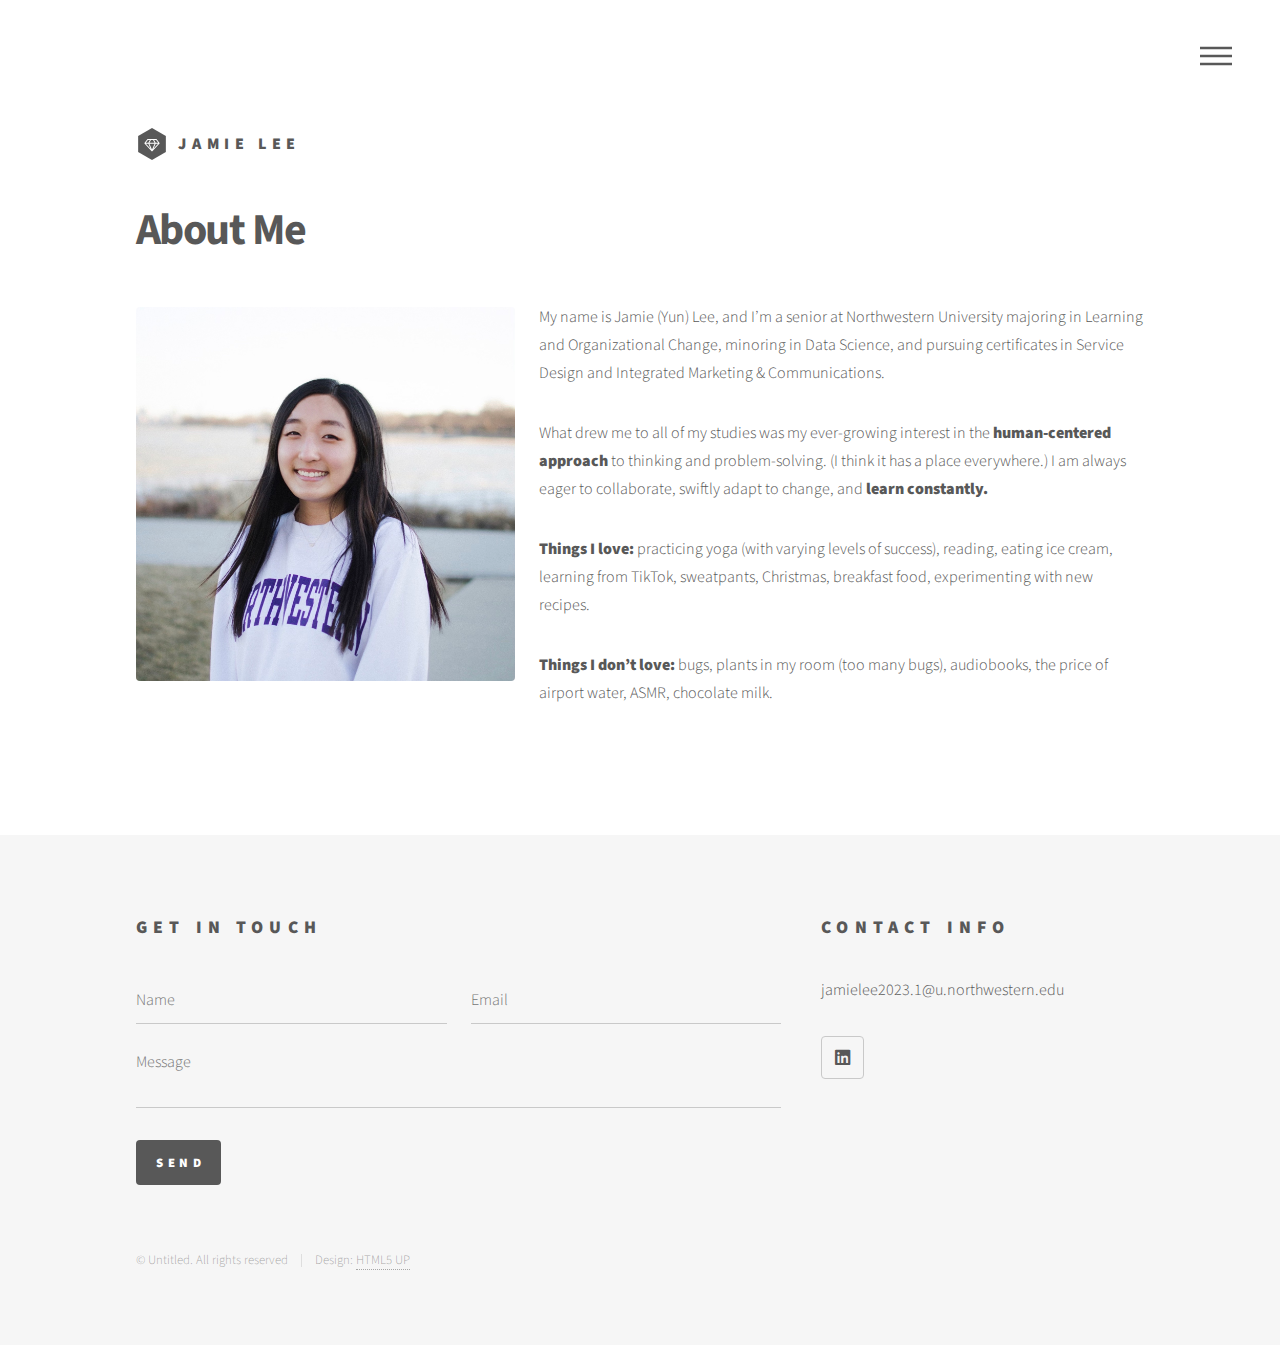
==== commit e1d53baf: "small tweaks" ====
--- a/About_Me.html
+++ b/About_Me.html
@@ -1,12 +1,8 @@
 <!DOCTYPE HTML>
-<!--
-	Phantom by HTML5 UP
-	html5up.net | @ajlkn
-	Free for personal and commercial use under the CCA 3.0 license (html5up.net/license)
--->
+
 <html>
 	<head>
-		<title>Generic - Phantom by HTML5 UP</title>
+		<title>Jamie Lee's Portfolio</title>
 		<meta charset="utf-8" />
 		<meta name="viewport" content="width=device-width, initial-scale=1, user-scalable=no" />
 		<link rel="stylesheet" href="assets/css/main.css" />
@@ -40,9 +36,9 @@
 						<h2>Menu</h2>
 						<ul>
 							<li><a href="index.html">Home</a></li>
-							<li><a href="generic.html">Projects</a></li>
-							<li><a href="generic copy.html">About Me</a></li>
-							<li><a href="generic.html">Resume</a></li>
+							<li><a href="index.html#target">Projects</a></li>
+							<li><a href="About_Me.html">About Me</a></li>
+							<li><a href="files/Lee_Jamie_Yun_Resume_LOC.pdf" target="_blank" >Resume</a></li>
 						</ul>
 					</nav>
 
@@ -81,7 +77,8 @@
 								</form>
 							</section>
 							<section>
-								<h2>Follow</h2>
+								<h2>Contact Info</h2>
+								<p>jamielee2023.1@u.northwestern.edu</p>
 								<ul class="icons">
 									<li><a href="https://www.linkedin.com/in/jamie-yun-lee-a96903170/" class="icon brands style2 fa-linkedin"><span class="label">LinkedIn</span></a></li>
 								</ul>
--- a/assets/css/main.css
+++ b/assets/css/main.css
@@ -1,10 +1,10 @@
 @import url(fontawesome-all.min.css);
 @import url("https://fonts.googleapis.com/css?family=Source+Sans+Pro:300,700,900");
 
-/*
-	Phantom by HTML5 UP
-	html5up.net | @ajlkn
-	Free for personal and commercial use under the CCA 3.0 license (html5up.net/license)
+/*
+	Phantom by HTML5 UP
+	html5up.net | @ajlkn
+	Free for personal and commercial use under the CCA 3.0 license (html5up.net/license)
 */
 
 html, body, div, span, applet, object,
@@ -2355,12 +2355,37 @@
 		.image.main {
 			display: block;
 			margin: 0 0 3em 0;
-			width: 100%;
+			width: 70%;
 		}
 
 			.image.main img {
 				width: 100%;
 			}
+			
+
+  #smaller {
+    display: block;
+			margin: 0 0 3em 0;
+			width: 55%;
+  }
+  
+  #evensmaller{
+    display: block;
+			margin: 0 0 3em 0;
+			width: 30%;
+  }
+  
+  #betweensmaller{
+    display: block;
+			margin: 0 0 3em 0;
+			width: 45%;
+  }
+  
+   #small{
+    display: block;
+			margin: 0 0 3em 0;
+			width: 100%;
+  }
 
 			@media screen and (max-width: 736px) {
 
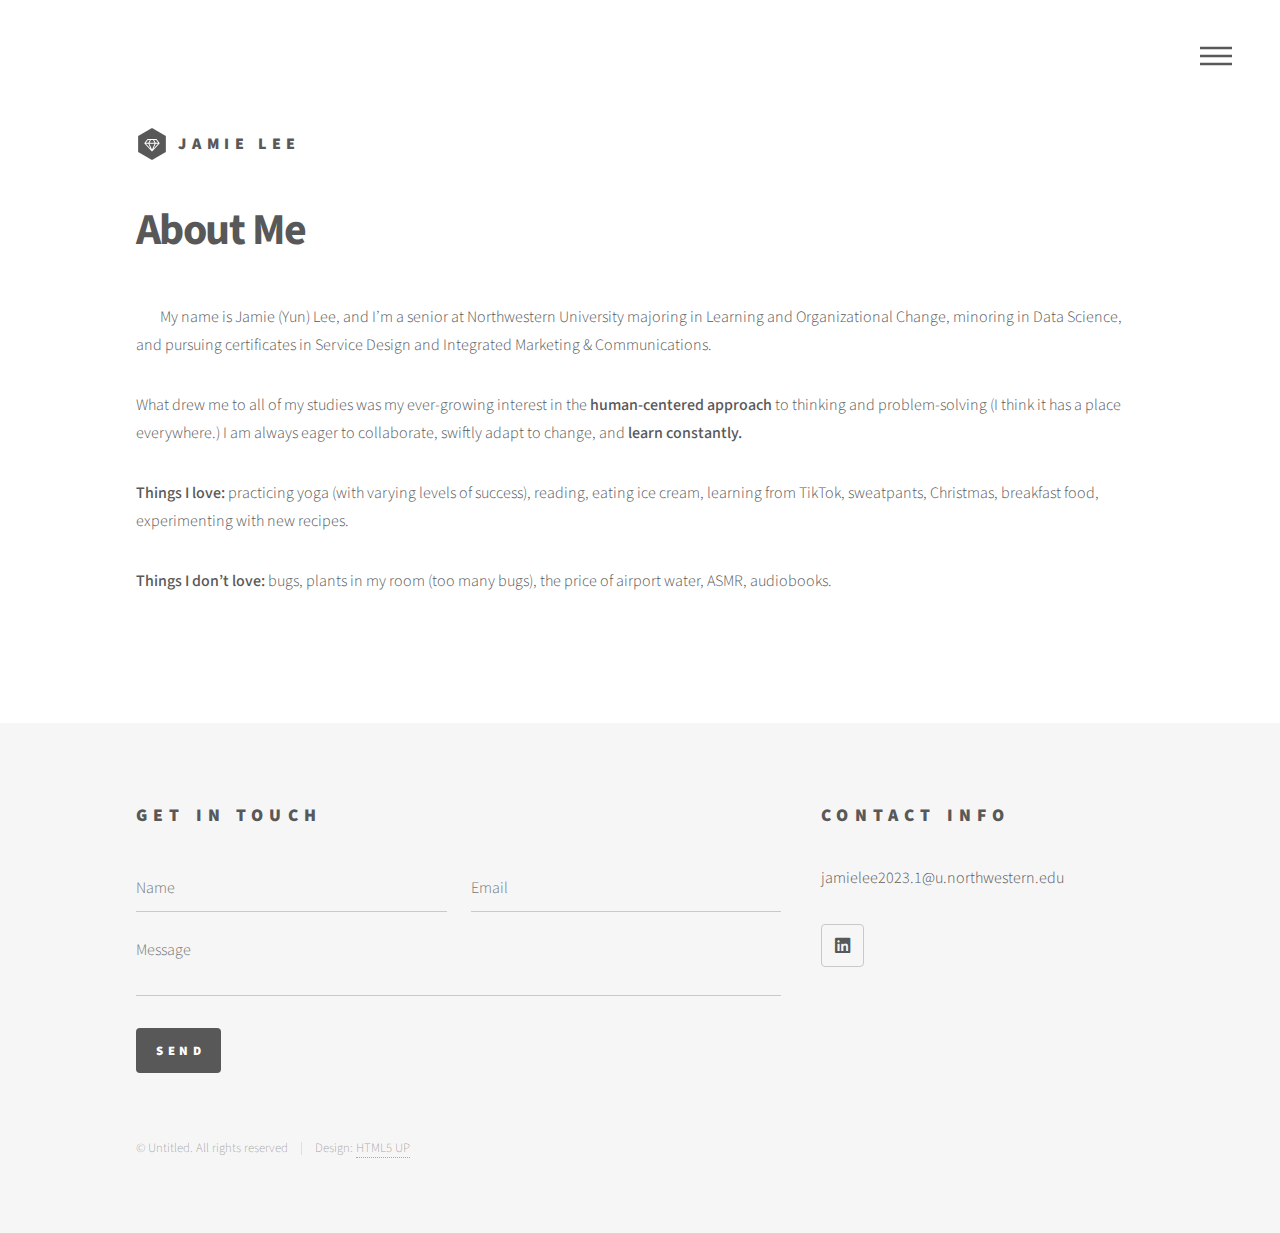
==== commit 72a274d1: "some final changes" ====
--- a/About_Me.html
+++ b/About_Me.html
@@ -46,11 +46,11 @@
 					<div id="main">
 						<div class="inner">
 							<h1>About Me</h1>
-							<span class="image left"><img src="images/IMG_3377.jpg" alt="" /></span>
+							<span class="image left"><img src="images/IMG_7280.jpg" alt="" /></span>
 							<p>My name is Jamie (Yun) Lee, and I’m a senior at Northwestern University majoring in Learning and Organizational Change, minoring in Data Science, and pursuing certificates in Service Design and Integrated Marketing & Communications. </p>
-							<p>What drew me to all of my studies was my ever-growing interest in the <b>human-centered approach</b> to thinking and problem-solving. (I think it has a place everywhere.) I am always eager to collaborate, swiftly adapt to change, and <b>learn constantly.</b></p>
+							<p>What drew me to all of my studies was my ever-growing interest in the <b>human-centered approach</b> to thinking and problem-solving (I think it has a place everywhere.) I am always eager to collaborate, swiftly adapt to change, and <b>learn constantly.</b></p>
 							<p><b>Things I love:</b> practicing yoga (with varying levels of success), reading, eating ice cream, learning from TikTok, sweatpants, Christmas, breakfast food, experimenting with new recipes. </p>
-							<p><b>Things I don’t love:</b> bugs, plants in my room (too many bugs), audiobooks, the price of airport water, ASMR, chocolate milk.</p>
+							<p><b>Things I don’t love:</b> bugs, plants in my room (too many bugs), the price of airport water, ASMR, audiobooks.</p>
 						</div>
 					</div>
 
--- a/assets/css/main.css
+++ b/assets/css/main.css
@@ -155,7 +155,7 @@
 		}
 
 	strong, b {
-		font-weight: 900;
+		font-weight: 510;
 	}
 
 	em, i {
@@ -2359,33 +2359,144 @@
 		}
 
 			.image.main img {
-				width: 100%;
+				max-width: 80%;
+				height: auto;
 			}
 			
-
-  #smaller {
-    display: block;
+			.image.main_2 {
+			display: block;
 			margin: 0 0 3em 0;
-			width: 55%;
+			width: 80%;
+		}
+
+			.image.main_2 img {
+				max-width: 100%;
+				height: auto;
+			}
+			
+			.image.graph {
+			display: block;
+			margin: 0 0 3em 0;
+			width: 70%;
+		}
+
+			.image.graph img {
+				max-width: 85%;
+				height: auto;
+			}
+			
+			.image.main_project2 {
+			display: block;
+			margin: 0 0 3em 0;
+			width: 90%;
+		}
+
+			.image.main_project2 img {
+			  max-width: 100%;
+				height: auto;
+			}
+			
+			#storyboard-container {
+			  display:grid;
+			  grid-template-columns: 1fr 1fr;
+			  grid-template-rows: 1fr 1fr;
+			}
+			
+			#storyboard-container span img{
+			  width:500px;
+			}
+			
+			#frame_1{
+			  grid-column:1
+        grid-row:1
+			}
+			
+			#frame_2{
+			  grid-column:2
+        grid-row:1
+			}
+			
+			#frame_3{
+			  grid-column:1
+        grid-row:2
+			}
+			
+			#frame_4{
+			  grid-column:2
+        grid-row:2
+			}
+			
+			@media only screen and (max-width: 600px) {
+			  	#storyboard-container {
+			  grid-template-columns: 1fr;
+			  grid-template-rows: 1fr 1fr 1fr 1fr;
+			}
+			
+			  #storyboard-container span img{
+			  width:300px;
+			}
+			
+			#frame_1{
+			  grid-column:1
+        grid-row:1
+			}
+			
+			#frame_2{
+			  grid-column:1
+        grid-row:2
+			}
+			
+			#frame_3{
+			  grid-column:1
+        grid-row:3
+			}
+			
+			#frame_4{
+			  grid-column:1
+        grid-row:4
+			}
+}
+
+
+  #blueprint_and_participants span img{
+    width:500px;
+  }
+
+
+  #participants_and_nametags span img{
+    width:400px;
+  }
+
+
+  #map_and_personas span img{
+    width:600px;
+  }
+
+
+  #how_might_we span img{
+    width:60%;
+    min-width:500px;
+  }
+
+
+  #qualtrics span img{
+    width:70%;
+    max-width:500px;
   }
   
-  #evensmaller{
-    display: block;
-			margin: 0 0 3em 0;
-			width: 30%;
+  #matrix img{
+    width:100%;
+    max-width: 800px;
+    height: auto;
   }
-  
-  #betweensmaller{
-    display: block;
-			margin: 0 0 3em 0;
-			width: 45%;
+
+
+  .responsive{
+    width: 100%;
+    max-width: 800px;
+    height: auto;
   }
-  
-   #small{
-    display: block;
-			margin: 0 0 3em 0;
-			width: 100%;
-  }
+
 
 			@media screen and (max-width: 736px) {
 
